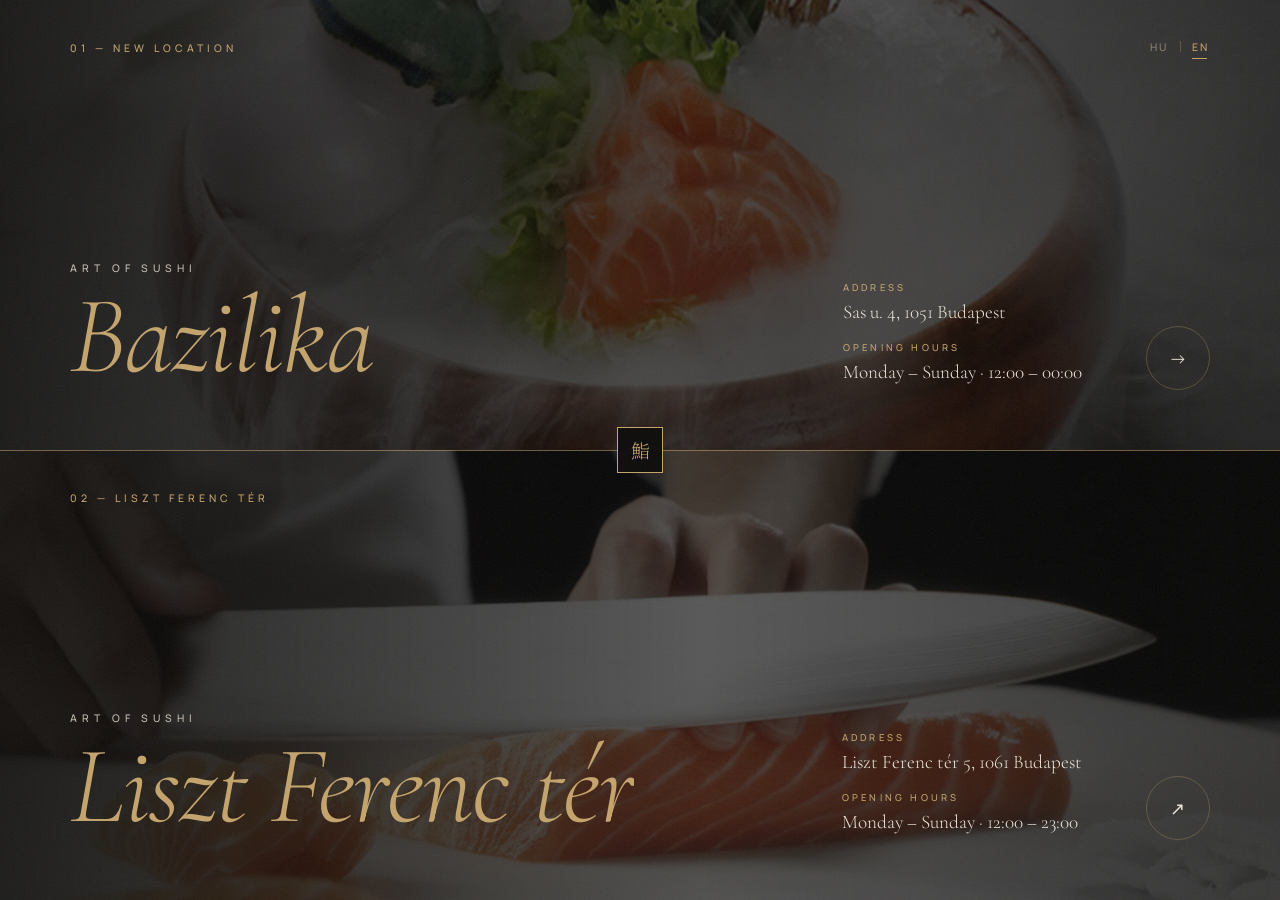
==== index.html @ ef3389b9 "Magyar / angol nyelvváltás (kezdőlap + Bazilika oldal) Co-Authored-By: Claude Opus 5.5 <noreply@anth" ====
<!doctype html>
<html lang="hu">
<head>
  <meta charset="utf-8">
  <meta name="viewport" content="width=device-width, initial-scale=1">
  <title>Art of Sushi · Budapest · Bazilika &amp; Liszt Ferenc tér</title>
  <meta name="description" content="Art of Sushi Budapesten – két üzlet: az új Bazilika üzlet (Sas u. 4, 1051) és a Liszt Ferenc téri üzlet (Liszt Ferenc tér 5, 1061).">
  <link rel="canonical" href="https://artofsushi-bazilika.hu/">
  <meta property="og:title" content="Art of Sushi · Budapest">
  <meta property="og:description" content="Válasszon üzletet: Bazilika (Sas u. 4) vagy Liszt Ferenc tér 5.">
  <meta property="og:type" content="website">
  <meta property="og:url" content="https://artofsushi-bazilika.hu/">
  <meta name="theme-color" content="#0b0a09">
  <link rel="icon" href="images/favicon.svg" type="image/svg+xml">

  <link rel="preconnect" href="https://fonts.googleapis.com">
  <link rel="preconnect" href="https://fonts.gstatic.com" crossorigin>
  <link href="https://fonts.googleapis.com/css2?family=Cormorant+Garamond:ital,wght@0,300;0,400;1,300;1,400&family=Manrope:wght@300;400;500&family=Noto+Serif+JP:wght@300&display=swap" rel="stylesheet">
  <link rel="stylesheet" href="css/entry.css">
  <script>document.documentElement.classList.add('js');</script>
</head>
<body>

  <main class="entry" aria-label="Válasszon üzletet">

    <!-- Új üzlet -->
    <a class="shop shop--new" href="bazilika.html" data-shop="new">
      <span class="shop__media"><img src="images/ART02955.jpg" alt="" fetchpriority="high"></span>
      <span class="shop__shade" aria-hidden="true"></span>
      <span class="shop__inner">
        <span class="shop__index"><span class="m"><span>01 — Új üzlet</span></span></span>
        <span class="shop__name">
          <span class="shop__brand"><span class="m"><span>Art of Sushi</span></span></span>
          <span class="shop__title"><span class="m"><span><em>Bazilika</em></span></span></span>
        </span>
        <span class="shop__info">
          <span class="shop__row"><span class="m"><span><small>Cím</small>Sas u. 4, 1051 Budapest</span></span></span>
          <span class="shop__row"><span class="m"><span><small>Nyitvatartás</small>Hétfő – Vasárnap · 12:00 – 00:00</span></span></span>
        </span>
        <span class="shop__go" aria-hidden="true"><i>→</i></span>
      </span>
    </a>

    <!-- Középső választóvonal -->
    <div class="divider" aria-hidden="true">
      <span class="divider__line"></span>
      <span class="divider__mark jp">鮨</span>
    </div>

    <!-- Régi üzlet -->
    <a class="shop shop--old" href="https://artofsushi.hu/" data-shop="old">
      <span class="shop__media"><img src="images/2-3.jpg" alt=""></span>
      <span class="shop__shade" aria-hidden="true"></span>
      <span class="shop__inner">
        <span class="shop__index"><span class="m"><span>02 — Liszt Ferenc tér</span></span></span>
        <span class="shop__name">
          <span class="shop__brand"><span class="m"><span>Art of Sushi</span></span></span>
          <span class="shop__title"><span class="m"><span><em>Liszt Ferenc tér</em></span></span></span>
        </span>
        <span class="shop__info">
          <span class="shop__row"><span class="m"><span><small>Cím</small>Liszt Ferenc tér 5, 1061 Budapest</span></span></span>
          <span class="shop__row"><span class="m"><span><small>Nyitvatartás</small>Hétfő – Vasárnap · 12:00 – 23:00</span></span></span>
        </span>
        <span class="shop__go" aria-hidden="true"><i>↗</i></span>
      </span>
    </a>

  </main>

  <!-- Nyelvváltó -->
  <div class="entry-lang"><div class="lang" role="group" aria-label="Nyelv / Language"><button type="button" data-lang="hu" aria-pressed="true" lang="hu">HU</button><span aria-hidden="true"></span><button type="button" data-lang="en" aria-pressed="false" lang="en">EN</button></div></div>

  <!-- Átmenet -->
  <div class="curtain" aria-hidden="true"></div>

  <script src="js/i18n.js"></script>
  <script src="js/entry.js"></script>
</body>
</html>
---- css/entry.css ----
/* Art of Sushi — üzletválasztó kezdőlap */
:root{
  --bg:#0b0a09; --text:#ede6d9; --text-2:#c8c0b2; --muted:#8a8274;
  --gold:#c4a46c; --line:rgba(196,164,108,.3);
  --f-display:"Cormorant Garamond","Times New Roman",serif;
  --f-body:"Manrope",system-ui,sans-serif;
  --f-jp:"Noto Serif JP",serif;
  --pad:clamp(22px,5.5vw,96px);
  --ease:cubic-bezier(.19,1,.22,1); --ease-io:cubic-bezier(.77,0,.18,1);
}
*,*::before,*::after{box-sizing:border-box}
html,body{margin:0;height:100%;background:var(--bg);color:var(--text);overflow:hidden}
body{font:300 15px/1.6 var(--f-body);-webkit-font-smoothing:antialiased}
body::after{content:"";position:fixed;inset:0;pointer-events:none;z-index:50;opacity:.07;
  background-image:url("data:image/svg+xml,%3Csvg xmlns='http://www.w3.org/2000/svg' width='160' height='160'%3E%3Cfilter id='n'%3E%3CfeTurbulence type='fractalNoise' baseFrequency='.9' numOctaves='3' stitchTiles='stitch'/%3E%3C/filter%3E%3Crect width='100%25' height='100%25' filter='url(%23n)'/%3E%3C/svg%3E")}
img{display:block}
em{font-style:italic;font-weight:300;color:var(--gold)}
.jp{font-family:var(--f-jp);font-weight:300}
:focus-visible{outline:1px solid var(--gold);outline-offset:-6px}
.m{display:inline-block;overflow:hidden;vertical-align:top;padding-bottom:.08em}
.m>span{display:inline-block}

/* ---------- Váz ---------- */
.entry{position:fixed;inset:0;display:flex;flex-direction:column}
.shop{position:relative;flex:1 1 0;min-height:0;overflow:hidden;text-decoration:none;color:inherit;display:block;
  transition:flex-grow 1.2s var(--ease-io)}
.shop__media{position:absolute;inset:0;overflow:hidden;will-change:clip-path}
.shop__media img{width:100%;height:100%;object-fit:cover;transform:scale(1.06) translate3d(0,var(--py,0px),0);filter:brightness(.5) saturate(.9);
  transition:filter 1.2s var(--ease),transform 1.6s var(--ease)}
.shop__shade{position:absolute;inset:0;pointer-events:none;background:linear-gradient(90deg,rgba(11,10,9,.85) 0%,rgba(11,10,9,.35) 55%,rgba(11,10,9,.6) 100%)}
.shop__inner{position:absolute;inset:0;display:grid;grid-template-columns:1fr auto auto;align-items:end;gap:clamp(24px,5vw,90px);
  padding:0 var(--pad) clamp(26px,6vh,64px)}
.shop__index{position:absolute;top:clamp(22px,4.5vh,44px);left:var(--pad);font:500 10.5px var(--f-body);letter-spacing:.38em;text-transform:uppercase;color:var(--gold)}
.shop__name{display:flex;flex-direction:column}
.shop__brand{font:500 10.5px var(--f-body);letter-spacing:.46em;text-transform:uppercase;color:var(--text-2);margin-bottom:10px}
.shop__title{font:300 clamp(56px,8.6vw,150px)/.92 var(--f-display);letter-spacing:-.015em;white-space:nowrap}
.shop__info{display:flex;flex-direction:column;gap:14px;padding-bottom:10px}
.shop__row{font:300 clamp(17px,1.5vw,22px)/1.3 var(--f-display);color:var(--text)}
.shop__row small{display:block;font:500 9.5px var(--f-body);letter-spacing:.34em;text-transform:uppercase;color:var(--gold);margin-bottom:6px}
.shop__go{width:clamp(56px,5vw,74px);height:clamp(56px,5vw,74px);border-radius:50%;border:1px solid var(--line);display:grid;place-items:center;margin-bottom:6px;position:relative;overflow:hidden;
  transition:border-color .8s var(--ease),transform 1s var(--ease)}
.shop__go::before{content:"";position:absolute;inset:0;border-radius:50%;background:var(--gold);transform:scale(0);transition:transform .8s var(--ease)}
.shop__go i{position:relative;font-style:normal;font-size:18px;color:var(--text);transition:color .6s,transform .8s var(--ease)}

/* ---------- Választóvonal ---------- */
.divider{position:relative;flex:0 0 0;z-index:5;pointer-events:none}
.divider__line{position:absolute;left:0;right:0;top:-.5px;height:1px;background:var(--gold);opacity:.55;transform:scaleX(0);transition:transform 1.3s var(--ease-io) .15s,opacity .6s}
.divider__mark{position:absolute;left:50%;top:0;width:46px;height:46px;margin:-23px 0 0 -23px;display:grid;place-items:center;background:var(--bg);border:1px solid var(--gold);color:var(--gold);font-size:19px;
  opacity:0;transform:scale(.6) rotate(-8deg);transition:opacity 1s var(--ease) .9s,transform 1.2s var(--ease) .9s}

/* ---------- Nyitó animáció ---------- */
.js .shop--new .shop__media{clip-path:inset(100% 0 0 0)}
.js .shop--old .shop__media{clip-path:inset(0 0 100% 0)}
.shop__media{transition:clip-path 1.6s var(--ease-io) .75s}
.js .shop__media img{transform:scale(1.3)}
.js .shop .m>span{transform:translateY(110%);transition:transform 1.5s var(--ease)}
.js .shop__go{opacity:0;transform:scale(.7)}
.js .shop__shade{opacity:0;transition:opacity 1.4s var(--ease) 1s}

.ready .divider__line{transform:scaleX(1)}
.ready .divider__mark{opacity:1;transform:none}
.ready .shop .shop__media{clip-path:inset(0 0 0 0)}
.ready .shop .shop__media img{transform:scale(1.06) translate3d(0,var(--py,0px),0)}
.ready .shop__shade{opacity:1}
.ready .shop .m>span{transform:none}
.ready .shop__go{opacity:1;transform:none;transition:opacity 1s var(--ease) 1.9s,transform 1.2s var(--ease) 1.9s,border-color .8s var(--ease)}
.ready .shop--new .m>span{transition-delay:1.35s}
.ready .shop--new .shop__title .m>span{transition-delay:1.45s}
.ready .shop--new .shop__row:nth-child(1) .m>span{transition-delay:1.6s}
.ready .shop--new .shop__row:nth-child(2) .m>span{transition-delay:1.68s}
.ready .shop--old .m>span{transition-delay:1.5s}
.ready .shop--old .shop__title .m>span{transition-delay:1.6s}
.ready .shop--old .shop__row:nth-child(1) .m>span{transition-delay:1.75s}
.ready .shop--old .shop__row:nth-child(2) .m>span{transition-delay:1.83s}
/* a nyitás után a hover-átmenetek ne várjanak */
.settled .shop .m>span{transition-delay:0s!important}
.settled .shop__go{transition:border-color .8s var(--ease),transform 1s var(--ease)}

/* ---------- Hover (egér) ---------- */
@media (hover:hover) and (pointer:fine){
  .settled .shop:hover{flex-grow:1.32}
  .settled .entry:hover .shop:not(:hover) .shop__media img{filter:brightness(.28) saturate(.6)}
  .settled .shop:hover .shop__media img{filter:brightness(.72) saturate(1);transform:scale(1.02) translate3d(0,var(--py,0px),0)}
  .settled .shop:hover .shop__go{border-color:var(--gold);transform:scale(1.08)}
  .settled .shop:hover .shop__go::before{transform:scale(1)}
  .settled .shop:hover .shop__go i{color:var(--bg);transform:translateX(3px)}
  .settled .shop--old:hover .shop__go i{transform:translate(2px,-2px)}
}
.settled .shop:focus-visible .shop__go::before{transform:scale(1)}
.settled .shop:focus-visible .shop__go i{color:var(--bg)}

/* ---------- Kilépés ---------- */
.leaving .shop{transition:flex-grow 1.15s cubic-bezier(.55,0,.15,1)}
.leaving .shop.is-chosen{flex-grow:6}
.leaving .shop:not(.is-chosen){flex-grow:.0001}
.leaving .shop .m>span{transform:translateY(-110%);transition:transform .9s var(--ease-io)!important;transition-delay:0s!important}
.leaving .shop__go,.leaving .divider__mark{opacity:0;transition:opacity .5s!important}
.leaving .divider__line{opacity:0}
.leaving .shop.is-chosen .shop__media img{transform:scale(1.12);filter:brightness(.45)}
.curtain{position:fixed;inset:0;z-index:40;background:var(--bg);opacity:0;pointer-events:none;transition:opacity .55s var(--ease) .75s}
.leaving .curtain{opacity:1;pointer-events:auto}

/* ---------- Nyelvváltó ---------- */
.lang{display:inline-flex;align-items:center;gap:11px;font:500 10.5px/1 var(--f-body);letter-spacing:.24em}
.lang button{position:relative;background:none;border:0;margin:0;padding:7px 0;color:var(--muted);font:inherit;letter-spacing:inherit;cursor:pointer;transition:color .5s var(--ease)}
.lang button:hover{color:var(--text)}
.lang button[aria-pressed="true"]{color:var(--gold);cursor:default}
.lang button::after{content:"";position:absolute;left:0;right:.24em;bottom:0;height:1px;background:var(--gold);transform:scaleX(0);transform-origin:left;transition:transform .7s var(--ease)}
.lang button[aria-pressed="true"]::after{transform:none}
.lang span{width:1px;height:11px;background:var(--line)}
.entry-lang{position:fixed;z-index:30;top:calc(clamp(22px,4.5vh,44px) - 7px);right:var(--pad);opacity:0;transition:opacity 1.2s var(--ease) 2s}
.ready .entry-lang{opacity:1}
.settled .entry-lang{transition-delay:0s}
.leaving .entry-lang{opacity:0;transition:opacity .4s}
.lang-fade .shop__inner{transition:opacity .34s var(--ease)}
.lang-out .shop__inner{opacity:0}

/* ---------- Mobil ---------- */
@media (max-width:760px){
  .shop__inner{grid-template-columns:1fr auto;grid-template-rows:auto auto;align-content:end;row-gap:18px;padding-bottom:clamp(22px,4vh,40px)}
  .shop__name{grid-column:1 / -1;grid-row:1}
  .shop__go{grid-column:2;grid-row:2;align-self:end;width:44px;height:44px;margin:0}
  .shop__go i{font-size:15px}
  .shop__info{grid-column:1;grid-row:2;gap:10px;padding-bottom:0}
  .shop__title{font-size:clamp(42px,12.6vw,84px)}
  .shop__row{font-size:16px}
  .shop__brand{margin-bottom:6px;font-size:9.5px}
  .shop__index{font-size:9.5px;letter-spacing:.3em}
  .shop__media img{object-position:center}
}

/* ---------- Csökkentett mozgás ---------- */
@media (prefers-reduced-motion:reduce){
  *,*::before,*::after{transition-duration:.01ms!important;transition-delay:0s!important;animation:none!important}
}
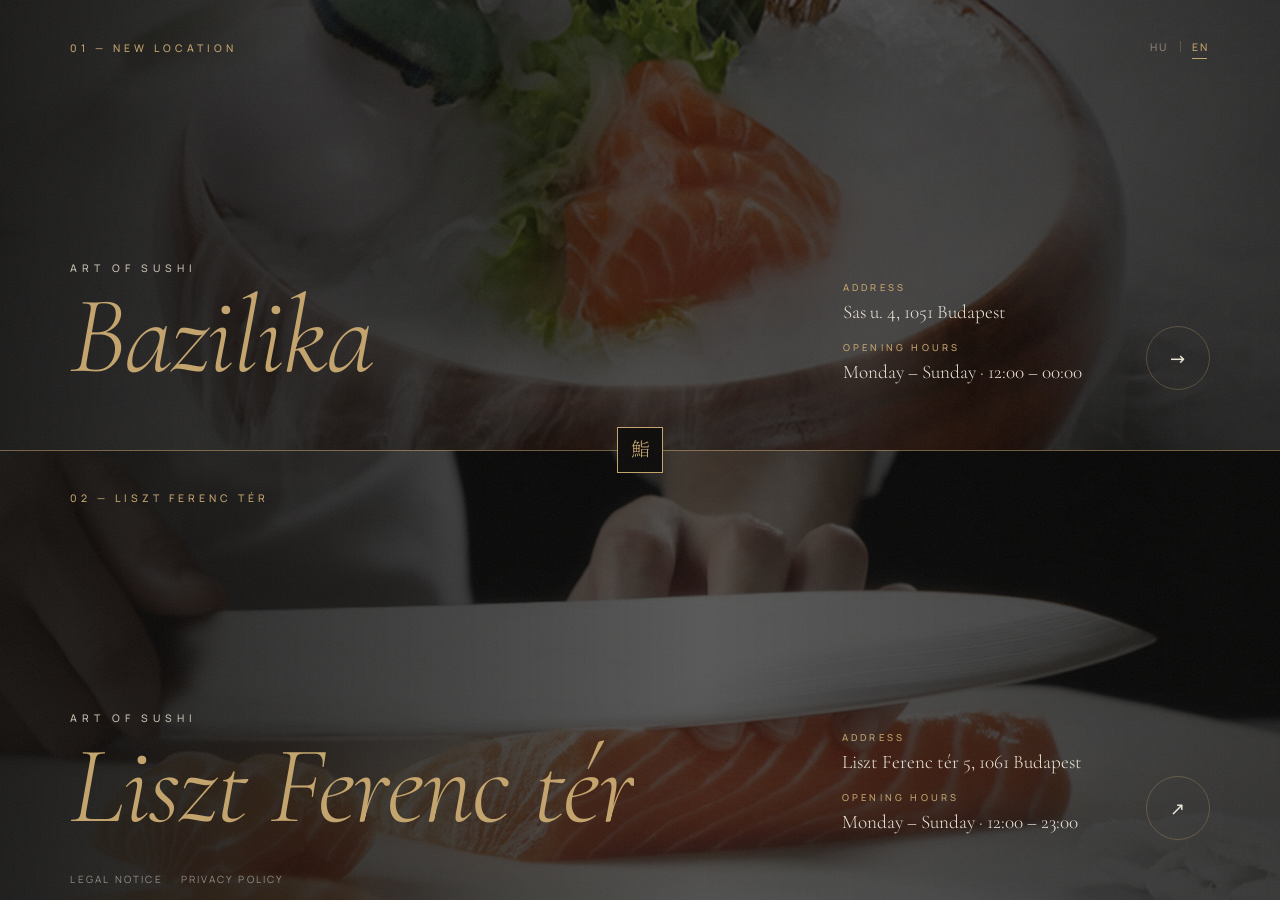
==== commit 3ad34f3b: "GDPR és jogi oldalak: saját betűtípusok, impresszum, adatkezelési tájékoztató, térkép kattintásra - " ====
--- a/index.html
+++ b/index.html
@@ -5,17 +5,16 @@
   <meta name="viewport" content="width=device-width, initial-scale=1">
   <title>Art of Sushi · Budapest · Bazilika &amp; Liszt Ferenc tér</title>
   <meta name="description" content="Art of Sushi Budapesten – két üzlet: az új Bazilika üzlet (Sas u. 4, 1051) és a Liszt Ferenc téri üzlet (Liszt Ferenc tér 5, 1061).">
-  <link rel="canonical" href="https://artofsushi-bazilika.hu/">
+  <link rel="canonical" href="https://artofsushibp.hu/">
   <meta property="og:title" content="Art of Sushi · Budapest">
   <meta property="og:description" content="Válasszon üzletet: Bazilika (Sas u. 4) vagy Liszt Ferenc tér 5.">
   <meta property="og:type" content="website">
-  <meta property="og:url" content="https://artofsushi-bazilika.hu/">
+  <meta property="og:url" content="https://artofsushibp.hu/">
+  <meta property="og:image" content="https://artofsushibp.hu/images/ART02955.jpg">
   <meta name="theme-color" content="#0b0a09">
   <link rel="icon" href="images/favicon.svg" type="image/svg+xml">
 
-  <link rel="preconnect" href="https://fonts.googleapis.com">
-  <link rel="preconnect" href="https://fonts.gstatic.com" crossorigin>
-  <link href="https://fonts.googleapis.com/css2?family=Cormorant+Garamond:ital,wght@0,300;0,400;1,300;1,400&family=Manrope:wght@300;400;500&family=Noto+Serif+JP:wght@300&display=swap" rel="stylesheet">
+  <link rel="stylesheet" href="fonts/fonts.css">
   <link rel="stylesheet" href="css/entry.css">
   <script>document.documentElement.classList.add('js');</script>
 </head>
@@ -70,6 +69,9 @@
   <!-- Nyelvváltó -->
   <div class="entry-lang"><div class="lang" role="group" aria-label="Nyelv / Language"><button type="button" data-lang="hu" aria-pressed="true" lang="hu">HU</button><span aria-hidden="true"></span><button type="button" data-lang="en" aria-pressed="false" lang="en">EN</button></div></div>
 
+  <!-- Jogi linkek -->
+  <nav class="entry-legal" aria-label="Jogi információk"><a href="impresszum.html">Impresszum</a><a href="adatkezeles.html">Adatkezelési tájékoztató</a></nav>
+
   <!-- Átmenet -->
   <div class="curtain" aria-hidden="true"></div>
 
--- a/fonts/fonts.css
+++ b/fonts/fonts.css
@@ -0,0 +1,181 @@
+/* Saját tárhelyen lévő betűtípusok (GDPR: nincs kérés a Google felé). Forrás: Google Fonts, SIL Open Font License. */
+/* latin-ext */
+@font-face {
+  font-family: 'Cormorant Garamond';
+  font-style: italic;
+  font-weight: 300;
+  font-display: swap;
+  src: url(CormorantGaramond-300i-latin-ext.woff2) format('woff2');
+  unicode-range: U+0100-02BA, U+02BD-02C5, U+02C7-02CC, U+02CE-02D7, U+02DD-02FF, U+0304, U+0308, U+0329, U+1D00-1DBF, U+1E00-1E9F, U+1EF2-1EFF, U+2020, U+20A0-20AB, U+20AD-20C4, U+2113, U+2C60-2C7F, U+A720-A7FF;
+}
+/* latin */
+@font-face {
+  font-family: 'Cormorant Garamond';
+  font-style: italic;
+  font-weight: 300;
+  font-display: swap;
+  src: url(CormorantGaramond-300i-latin.woff2) format('woff2');
+  unicode-range: U+0000-00FF, U+0131, U+0152-0153, U+02BB-02BC, U+02C6, U+02DA, U+02DC, U+0304, U+0308, U+0329, U+2000-206F, U+20AC, U+2122, U+2191, U+2193, U+2212, U+2215, U+FEFF, U+FFFD;
+}
+/* latin-ext */
+@font-face {
+  font-family: 'Cormorant Garamond';
+  font-style: italic;
+  font-weight: 400;
+  font-display: swap;
+  src: url(CormorantGaramond-400i-latin-ext.woff2) format('woff2');
+  unicode-range: U+0100-02BA, U+02BD-02C5, U+02C7-02CC, U+02CE-02D7, U+02DD-02FF, U+0304, U+0308, U+0329, U+1D00-1DBF, U+1E00-1E9F, U+1EF2-1EFF, U+2020, U+20A0-20AB, U+20AD-20C4, U+2113, U+2C60-2C7F, U+A720-A7FF;
+}
+/* latin */
+@font-face {
+  font-family: 'Cormorant Garamond';
+  font-style: italic;
+  font-weight: 400;
+  font-display: swap;
+  src: url(CormorantGaramond-400i-latin.woff2) format('woff2');
+  unicode-range: U+0000-00FF, U+0131, U+0152-0153, U+02BB-02BC, U+02C6, U+02DA, U+02DC, U+0304, U+0308, U+0329, U+2000-206F, U+20AC, U+2122, U+2191, U+2193, U+2212, U+2215, U+FEFF, U+FFFD;
+}
+/* latin-ext */
+@font-face {
+  font-family: 'Cormorant Garamond';
+  font-style: normal;
+  font-weight: 300;
+  font-display: swap;
+  src: url(CormorantGaramond-300-latin-ext.woff2) format('woff2');
+  unicode-range: U+0100-02BA, U+02BD-02C5, U+02C7-02CC, U+02CE-02D7, U+02DD-02FF, U+0304, U+0308, U+0329, U+1D00-1DBF, U+1E00-1E9F, U+1EF2-1EFF, U+2020, U+20A0-20AB, U+20AD-20C4, U+2113, U+2C60-2C7F, U+A720-A7FF;
+}
+/* latin */
+@font-face {
+  font-family: 'Cormorant Garamond';
+  font-style: normal;
+  font-weight: 300;
+  font-display: swap;
+  src: url(CormorantGaramond-300-latin.woff2) format('woff2');
+  unicode-range: U+0000-00FF, U+0131, U+0152-0153, U+02BB-02BC, U+02C6, U+02DA, U+02DC, U+0304, U+0308, U+0329, U+2000-206F, U+20AC, U+2122, U+2191, U+2193, U+2212, U+2215, U+FEFF, U+FFFD;
+}
+/* latin-ext */
+@font-face {
+  font-family: 'Cormorant Garamond';
+  font-style: normal;
+  font-weight: 400;
+  font-display: swap;
+  src: url(CormorantGaramond-400-latin-ext.woff2) format('woff2');
+  unicode-range: U+0100-02BA, U+02BD-02C5, U+02C7-02CC, U+02CE-02D7, U+02DD-02FF, U+0304, U+0308, U+0329, U+1D00-1DBF, U+1E00-1E9F, U+1EF2-1EFF, U+2020, U+20A0-20AB, U+20AD-20C4, U+2113, U+2C60-2C7F, U+A720-A7FF;
+}
+/* latin */
+@font-face {
+  font-family: 'Cormorant Garamond';
+  font-style: normal;
+  font-weight: 400;
+  font-display: swap;
+  src: url(CormorantGaramond-400-latin.woff2) format('woff2');
+  unicode-range: U+0000-00FF, U+0131, U+0152-0153, U+02BB-02BC, U+02C6, U+02DA, U+02DC, U+0304, U+0308, U+0329, U+2000-206F, U+20AC, U+2122, U+2191, U+2193, U+2212, U+2215, U+FEFF, U+FFFD;
+}
+/* latin-ext */
+@font-face {
+  font-family: 'Cormorant Garamond';
+  font-style: normal;
+  font-weight: 500;
+  font-display: swap;
+  src: url(CormorantGaramond-500-latin-ext.woff2) format('woff2');
+  unicode-range: U+0100-02BA, U+02BD-02C5, U+02C7-02CC, U+02CE-02D7, U+02DD-02FF, U+0304, U+0308, U+0329, U+1D00-1DBF, U+1E00-1E9F, U+1EF2-1EFF, U+2020, U+20A0-20AB, U+20AD-20C4, U+2113, U+2C60-2C7F, U+A720-A7FF;
+}
+/* latin */
+@font-face {
+  font-family: 'Cormorant Garamond';
+  font-style: normal;
+  font-weight: 500;
+  font-display: swap;
+  src: url(CormorantGaramond-500-latin.woff2) format('woff2');
+  unicode-range: U+0000-00FF, U+0131, U+0152-0153, U+02BB-02BC, U+02C6, U+02DA, U+02DC, U+0304, U+0308, U+0329, U+2000-206F, U+20AC, U+2122, U+2191, U+2193, U+2212, U+2215, U+FEFF, U+FFFD;
+}
+/* latin-ext */
+@font-face {
+  font-family: 'Manrope';
+  font-style: normal;
+  font-weight: 300;
+  font-display: swap;
+  src: url(Manrope-300-latin-ext.woff2) format('woff2');
+  unicode-range: U+0100-02BA, U+02BD-02C5, U+02C7-02CC, U+02CE-02D7, U+02DD-02FF, U+0304, U+0308, U+0329, U+1D00-1DBF, U+1E00-1E9F, U+1EF2-1EFF, U+2020, U+20A0-20AB, U+20AD-20C4, U+2113, U+2C60-2C7F, U+A720-A7FF;
+}
+/* latin */
+@font-face {
+  font-family: 'Manrope';
+  font-style: normal;
+  font-weight: 300;
+  font-display: swap;
+  src: url(Manrope-300-latin.woff2) format('woff2');
+  unicode-range: U+0000-00FF, U+0131, U+0152-0153, U+02BB-02BC, U+02C6, U+02DA, U+02DC, U+0304, U+0308, U+0329, U+2000-206F, U+20AC, U+2122, U+2191, U+2193, U+2212, U+2215, U+FEFF, U+FFFD;
+}
+/* latin-ext */
+@font-face {
+  font-family: 'Manrope';
+  font-style: normal;
+  font-weight: 400;
+  font-display: swap;
+  src: url(Manrope-400-latin-ext.woff2) format('woff2');
+  unicode-range: U+0100-02BA, U+02BD-02C5, U+02C7-02CC, U+02CE-02D7, U+02DD-02FF, U+0304, U+0308, U+0329, U+1D00-1DBF, U+1E00-1E9F, U+1EF2-1EFF, U+2020, U+20A0-20AB, U+20AD-20C4, U+2113, U+2C60-2C7F, U+A720-A7FF;
+}
+/* latin */
+@font-face {
+  font-family: 'Manrope';
+  font-style: normal;
+  font-weight: 400;
+  font-display: swap;
+  src: url(Manrope-400-latin.woff2) format('woff2');
+  unicode-range: U+0000-00FF, U+0131, U+0152-0153, U+02BB-02BC, U+02C6, U+02DA, U+02DC, U+0304, U+0308, U+0329, U+2000-206F, U+20AC, U+2122, U+2191, U+2193, U+2212, U+2215, U+FEFF, U+FFFD;
+}
+/* latin-ext */
+@font-face {
+  font-family: 'Manrope';
+  font-style: normal;
+  font-weight: 500;
+  font-display: swap;
+  src: url(Manrope-500-latin-ext.woff2) format('woff2');
+  unicode-range: U+0100-02BA, U+02BD-02C5, U+02C7-02CC, U+02CE-02D7, U+02DD-02FF, U+0304, U+0308, U+0329, U+1D00-1DBF, U+1E00-1E9F, U+1EF2-1EFF, U+2020, U+20A0-20AB, U+20AD-20C4, U+2113, U+2C60-2C7F, U+A720-A7FF;
+}
+/* latin */
+@font-face {
+  font-family: 'Manrope';
+  font-style: normal;
+  font-weight: 500;
+  font-display: swap;
+  src: url(Manrope-500-latin.woff2) format('woff2');
+  unicode-range: U+0000-00FF, U+0131, U+0152-0153, U+02BB-02BC, U+02C6, U+02DA, U+02DC, U+0304, U+0308, U+0329, U+2000-206F, U+20AC, U+2122, U+2191, U+2193, U+2212, U+2215, U+FEFF, U+FFFD;
+}
+/* latin-ext */
+@font-face {
+  font-family: 'Manrope';
+  font-style: normal;
+  font-weight: 600;
+  font-display: swap;
+  src: url(Manrope-600-latin-ext.woff2) format('woff2');
+  unicode-range: U+0100-02BA, U+02BD-02C5, U+02C7-02CC, U+02CE-02D7, U+02DD-02FF, U+0304, U+0308, U+0329, U+1D00-1DBF, U+1E00-1E9F, U+1EF2-1EFF, U+2020, U+20A0-20AB, U+20AD-20C4, U+2113, U+2C60-2C7F, U+A720-A7FF;
+}
+/* latin */
+@font-face {
+  font-family: 'Manrope';
+  font-style: normal;
+  font-weight: 600;
+  font-display: swap;
+  src: url(Manrope-600-latin.woff2) format('woff2');
+  unicode-range: U+0000-00FF, U+0131, U+0152-0153, U+02BB-02BC, U+02C6, U+02DA, U+02DC, U+0304, U+0308, U+0329, U+2000-206F, U+20AC, U+2122, U+2191, U+2193, U+2212, U+2215, U+FEFF, U+FFFD;
+}
+/* csak az oldalon használt japán írásjegyek */
+@font-face {
+  font-family: 'Noto Serif JP';
+  font-style: normal;
+  font-weight: 300;
+  font-display: swap;
+  src: url(NotoSerifJP-300-subset.woff2) format('woff2');
+  unicode-range: U+306e, U+3081, U+523a, U+524d, U+53f8, U+5bff, U+5dfb, U+7092, U+7269, U+82b8, U+83dc, U+8853, U+8eab, U+98ef, U+9ba8, U+9c3b, U+9f8d;
+}
+/* csak az oldalon használt japán írásjegyek */
+@font-face {
+  font-family: 'Noto Serif JP';
+  font-style: normal;
+  font-weight: 500;
+  font-display: swap;
+  src: url(NotoSerifJP-500-subset.woff2) format('woff2');
+  unicode-range: U+306e, U+3081, U+523a, U+524d, U+53f8, U+5bff, U+5dfb, U+7092, U+7269, U+82b8, U+83dc, U+8853, U+8eab, U+98ef, U+9ba8, U+9c3b, U+9f8d;
+}
--- a/css/entry.css
+++ b/css/entry.css
@@ -112,6 +112,11 @@
 .ready .entry-lang{opacity:1}
 .settled .entry-lang{transition-delay:0s}
 .leaving .entry-lang{opacity:0;transition:opacity .4s}
+.entry-legal{position:fixed;z-index:30;left:var(--pad);bottom:calc(14px + env(safe-area-inset-bottom,0px));display:flex;gap:18px;font:400 10px var(--f-body);letter-spacing:.22em;text-transform:uppercase;opacity:0;transition:opacity 1.2s var(--ease) 2s}
+.entry-legal a{color:rgba(237,230,217,.55);text-decoration:none}
+.entry-legal a:hover,.entry-legal a:focus-visible{color:var(--gold)}
+.ready .entry-legal{opacity:1}
+.leaving .entry-legal{opacity:0;transition:opacity .4s}
 .lang-fade .shop__inner{transition:opacity .34s var(--ease)}
 .lang-out .shop__inner{opacity:0}
 
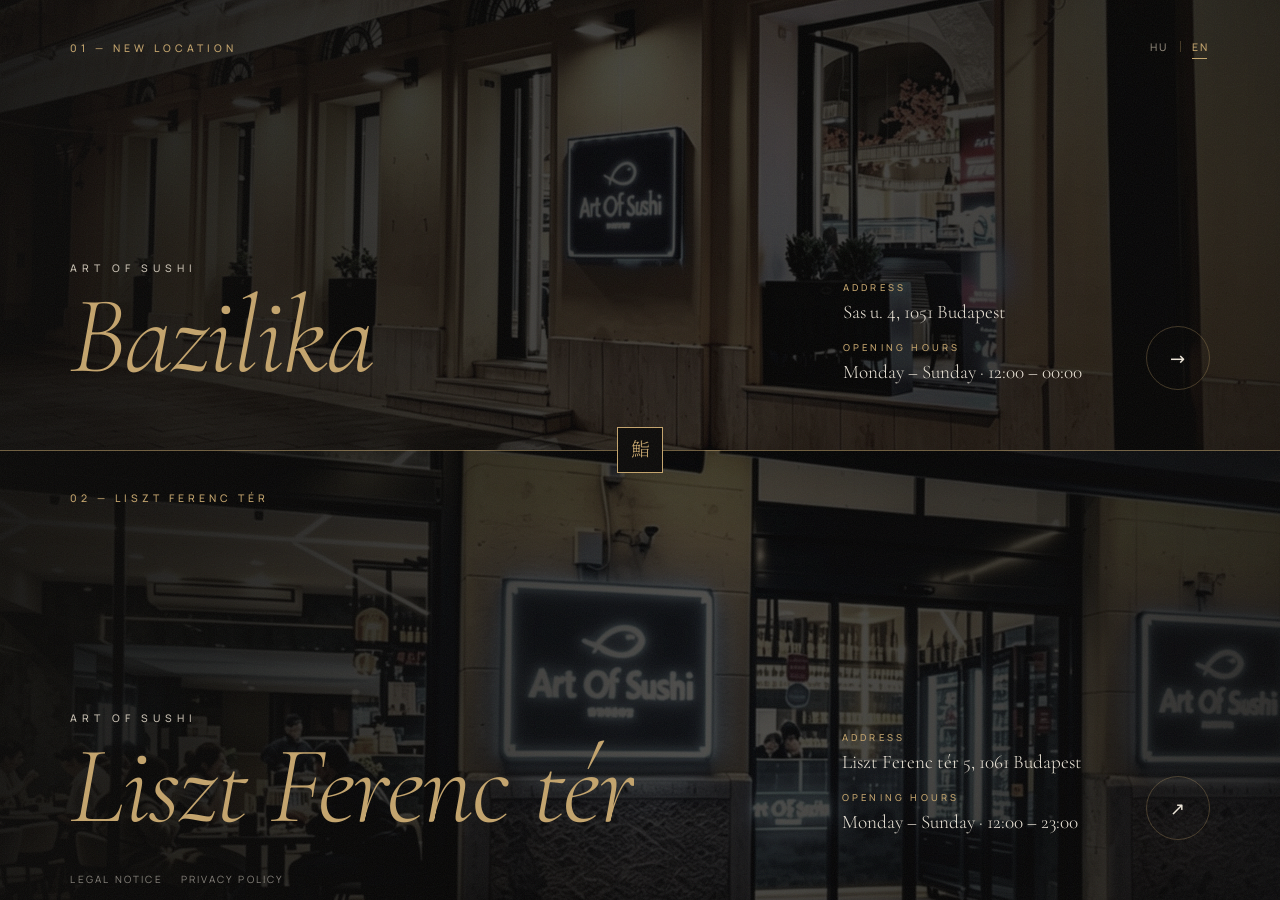
==== commit 0091103d: "Entry page: use graded shop facades as backgrounds Co-Authored-By: Claude Opus 5.5 <noreply@anthropi" ====
--- a/index.html
+++ b/index.html
@@ -24,7 +24,7 @@
 
     <!-- Új üzlet -->
     <a class="shop shop--new" href="bazilika.html" data-shop="new">
-      <span class="shop__media"><img src="images/ART02955.jpg" alt="" fetchpriority="high"></span>
+      <span class="shop__media"><img src="images/facade-bazilika.jpg" alt="" fetchpriority="high" width="2400" height="927"></span>
       <span class="shop__shade" aria-hidden="true"></span>
       <span class="shop__inner">
         <span class="shop__index"><span class="m"><span>01 — Új üzlet</span></span></span>
@@ -34,7 +34,7 @@
         </span>
         <span class="shop__info">
           <span class="shop__row"><span class="m"><span><small>Cím</small>Sas u. 4, 1051 Budapest</span></span></span>
-          <span class="shop__row"><span class="m"><span><small>Nyitvatartás</small>Hétfő – Vasárnap · 12:00 – 00:00</span></span></span>
+          <span class="shop__row"><span class="m"><span><small>Nyitvatartás</small><span data-cms="calc.line">Hétfő – Vasárnap · 12:00 – 00:00</span></span></span></span>
         </span>
         <span class="shop__go" aria-hidden="true"><i>→</i></span>
       </span>
@@ -48,7 +48,7 @@
 
     <!-- Régi üzlet -->
     <a class="shop shop--old" href="https://artofsushi.hu/" data-shop="old">
-      <span class="shop__media"><img src="images/2-3.jpg" alt=""></span>
+      <span class="shop__media"><img src="images/facade-liszt.jpg" alt="" width="2400" height="1025"></span>
       <span class="shop__shade" aria-hidden="true"></span>
       <span class="shop__inner">
         <span class="shop__index"><span class="m"><span>02 — Liszt Ferenc tér</span></span></span>
@@ -75,6 +75,7 @@
   <!-- Átmenet -->
   <div class="curtain" aria-hidden="true"></div>
 
+  <script src="js/content-i18n.js"></script>
   <script src="js/i18n.js"></script>
   <script src="js/entry.js"></script>
 </body>
--- a/css/entry.css
+++ b/css/entry.css
@@ -132,6 +132,8 @@
   .shop__brand{margin-bottom:6px;font-size:9.5px}
   .shop__index{font-size:9.5px;letter-spacing:.3em}
   .shop__media img{object-position:center}
+  .shop--new .shop__media img{object-position:26% 50%}
+  .shop--old .shop__media img{object-position:12% 50%}
 }
 
 /* ---------- Csökkentett mozgás ---------- */
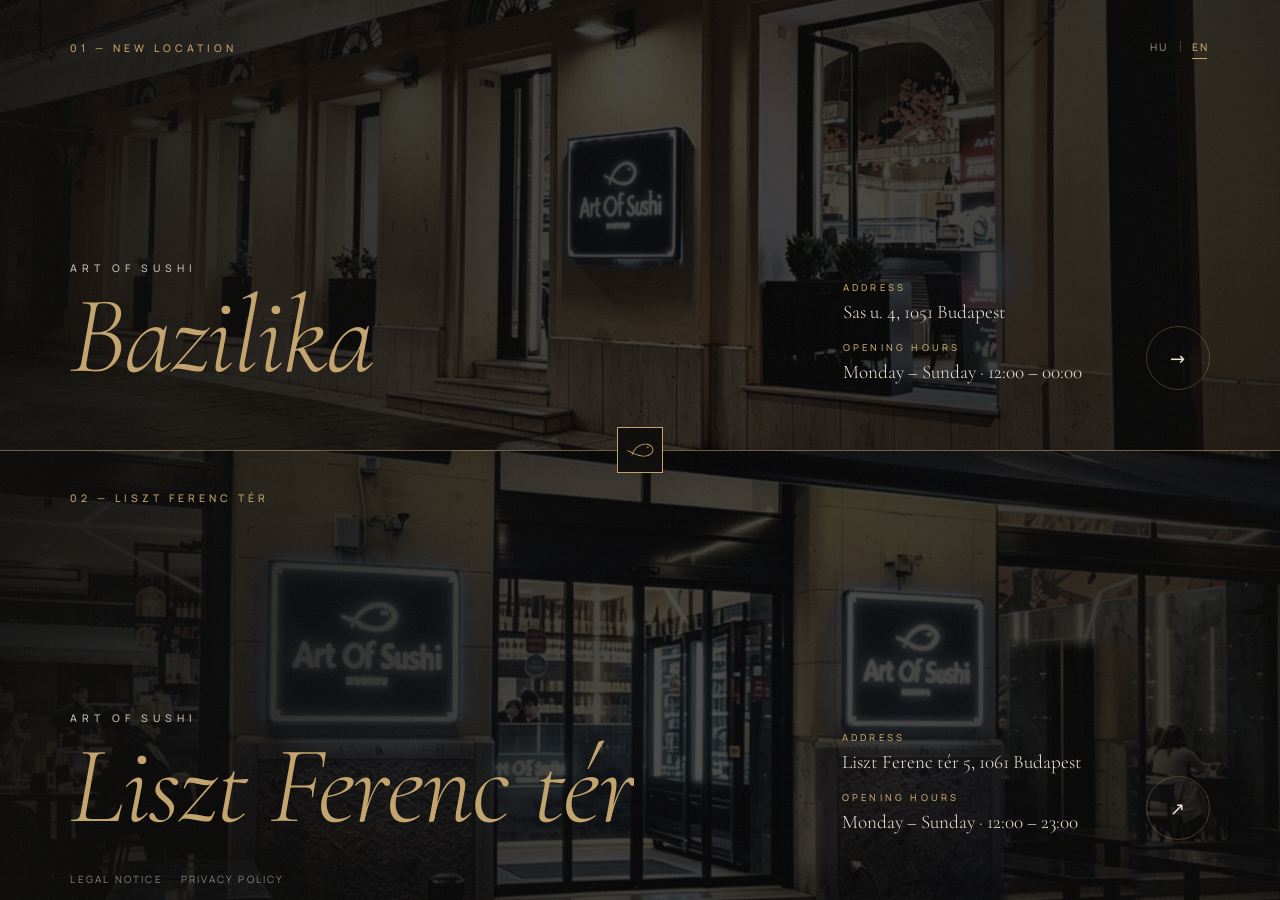
==== commit 630de347: "Real logo everywhere, painted-logo hero, bilingual booking sheet - Replace placeholder marks with th" ====
--- a/index.html
+++ b/index.html
@@ -43,7 +43,7 @@
     <!-- Középső választóvonal -->
     <div class="divider" aria-hidden="true">
       <span class="divider__line"></span>
-      <span class="divider__mark jp">鮨</span>
+      <span class="divider__mark"><svg class="fishmark" viewBox="276 62 304 154" aria-hidden="true" focusable="false"><path fill="currentColor" d="M 338.726562 206.339844 C 340.070312 203.355469 341.234375 200.652344 342.347656 198.0625 C 343.597656 195.5 344.71875 193.035156 345.769531 190.496094 C 346.984375 188 348.09375 185.425781 349.222656 182.621094 C 349.859375 181.242188 350.492188 179.800781 351.128906 178.28125 C 351.773438 176.765625 352.359375 175.144531 353.152344 173.5 C 353.558594 172.597656 354.0625 171.472656 354.65625 170.152344 C 355.246094 168.828125 355.898438 167.300781 356.78125 165.683594 C 357.625 164.050781 358.550781 162.257812 359.539062 160.335938 L 359.632812 160.15625 C 359.695312 160.023438 359.851562 159.769531 359.960938 159.582031 L 360.6875 158.355469 C 361.167969 157.53125 361.65625 156.703125 362.148438 155.867188 C 363.128906 154.199219 364.097656 152.484375 365.242188 150.851562 C 366.34375 149.1875 367.464844 147.503906 368.597656 145.796875 C 369.820312 144.15625 371.058594 142.492188 372.308594 140.808594 C 382.4375 127.433594 395.820312 114.582031 411.476562 104.066406 C 427.105469 93.550781 445.085938 85.460938 463.503906 81.546875 C 472.699219 79.601562 481.976562 78.601562 490.964844 78.914062 C 492.085938 78.957031 493.207031 79 494.320312 79.042969 C 495.433594 79.09375 496.535156 79.238281 497.640625 79.328125 C 498.738281 79.449219 499.84375 79.5 500.925781 79.671875 C 502.011719 79.835938 503.089844 80 504.167969 80.160156 C 508.457031 80.808594 512.5625 81.84375 516.53125 83.125 C 532.382812 88.320312 545.203125 97.824219 552.824219 107.941406 C 556.675781 112.992188 559.238281 118.164062 560.789062 122.894531 C 561.546875 125.269531 562.035156 127.535156 562.386719 129.636719 C 562.660156 131.746094 562.839844 133.699219 562.828125 135.460938 C 562.84375 138.988281 562.472656 141.738281 562.121094 143.589844 C 561.976562 144.523438 561.765625 145.21875 561.675781 145.695312 C 561.570312 146.171875 561.511719 146.417969 561.511719 146.417969 C 561.511719 146.417969 561.457031 146.660156 561.320312 147.128906 C 561.179688 147.597656 561 148.300781 560.714844 149.207031 C 560.125 151.011719 559.175781 153.65625 557.539062 156.882812 C 555.890625 160.097656 553.59375 163.925781 550.296875 167.90625 C 548.679688 169.917969 546.800781 171.953125 544.703125 173.996094 C 542.605469 176.042969 540.273438 178.085938 537.691406 180.050781 C 532.539062 183.996094 526.441406 187.726562 519.511719 190.738281 C 516.03125 192.234375 512.429688 193.582031 508.507812 194.621094 C 507.542969 194.898438 506.566406 195.179688 505.585938 195.460938 C 504.589844 195.691406 503.585938 195.925781 502.582031 196.15625 C 501.570312 196.378906 500.566406 196.652344 499.535156 196.84375 C 498.503906 197.027344 497.46875 197.210938 496.425781 197.398438 C 488.078125 198.855469 479.199219 199.5 470.0625 199.320312 C 460.925781 199.121094 451.542969 198.148438 442.125 196.554688 C 432.703125 194.972656 423.253906 192.757812 413.921875 190.0625 C 404.558594 187.441406 395.339844 184.328125 386.332031 181.019531 C 377.324219 177.714844 368.546875 174.144531 360.097656 170.441406 C 357.976562 169.53125 355.882812 168.609375 353.816406 167.660156 C 351.746094 166.71875 349.683594 165.808594 347.65625 164.859375 C 345.632812 163.910156 343.625 162.972656 341.636719 162.042969 C 339.785156 161.152344 337.953125 160.273438 336.140625 159.402344 C 327.210938 155.105469 319.957031 151.402344 316.320312 149.582031 C 302.910156 142.789062 294.574219 140.277344 281.964844 137.167969 C 291.640625 145.820312 298.414062 151.34375 311.851562 158.324219 C 315.5 160.195312 322.804688 163.945312 331.835938 168.304688 C 333.671875 169.183594 335.527344 170.074219 337.402344 170.976562 C 339.417969 171.921875 341.453125 172.875 343.507812 173.835938 C 345.5625 174.796875 347.660156 175.722656 349.757812 176.679688 C 351.859375 177.640625 353.988281 178.582031 356.144531 179.507812 C 364.738281 183.273438 373.699219 186.917969 382.914062 190.300781 C 392.128906 193.679688 401.585938 196.875 411.214844 199.570312 C 420.828125 202.34375 430.640625 204.640625 440.472656 206.296875 C 450.308594 207.957031 460.175781 208.984375 469.871094 209.1875 C 479.566406 209.375 489.085938 208.691406 498.117188 207.113281 C 499.246094 206.910156 500.367188 206.707031 501.484375 206.507812 C 502.597656 206.296875 503.695312 206.007812 504.789062 205.761719 C 505.886719 205.507812 506.972656 205.253906 508.054688 205.003906 C 509.125 204.695312 510.1875 204.390625 511.246094 204.089844 C 515.476562 202.964844 519.597656 201.429688 523.4375 199.769531 C 531.144531 196.414062 537.917969 192.273438 543.683594 187.855469 C 546.570312 185.652344 549.191406 183.355469 551.5625 181.042969 C 553.929688 178.738281 556.058594 176.425781 557.914062 174.125 C 561.671875 169.566406 564.363281 165.117188 566.300781 161.328125 C 568.226562 157.527344 569.367188 154.355469 570.074219 152.183594 C 570.417969 151.089844 570.632812 150.238281 570.800781 149.675781 C 570.964844 149.109375 571.035156 148.8125 571.035156 148.8125 C 571.035156 148.8125 571.101562 148.515625 571.234375 147.9375 C 571.347656 147.355469 571.59375 146.511719 571.773438 145.371094 C 572.203125 143.113281 572.671875 139.734375 572.652344 135.375 C 572.664062 133.199219 572.453125 130.789062 572.101562 128.171875 C 571.679688 125.570312 571.070312 122.777344 570.144531 119.875 C 568.261719 114.09375 565.15625 107.890625 560.65625 101.984375 C 551.710938 90.148438 537.316406 79.585938 519.59375 73.753906 C 501.746094 67.992188 481.222656 67.589844 461.441406 71.886719 C 441.621094 76.101562 422.535156 84.714844 405.972656 95.847656 C 389.386719 106.988281 375.210938 120.605469 364.449219 134.8125 C 363.121094 136.601562 361.789062 138.355469 360.511719 140.117188 C 359.304688 141.929688 358.113281 143.722656 356.941406 145.488281 C 355.726562 147.230469 354.695312 149.050781 353.648438 150.832031 C 353.125 151.71875 352.609375 152.601562 352.09375 153.476562 C 351.835938 153.914062 351.582031 154.351562 351.324219 154.785156 C 351.210938 154.984375 351.042969 155.257812 350.976562 155.398438 L 350.878906 155.59375 C 349.824219 157.640625 348.84375 159.554688 347.945312 161.296875 C 347.015625 163.027344 346.320312 164.660156 345.699219 166.074219 C 345.074219 167.488281 344.542969 168.695312 344.117188 169.660156 C 343.292969 171.425781 342.726562 173.183594 342.15625 174.847656 C 341.589844 176.511719 341.082031 178.109375 340.617188 179.648438 C 339.839844 182.785156 339.285156 185.71875 338.828125 188.566406 C 338.535156 191.464844 338.371094 194.292969 338.28125 197.1875 C 338.328125 200.113281 338.519531 203.125 338.726562 206.339844 "/><path fill="currentColor" stroke-width="2.997" stroke-linecap="butt" stroke-linejoin="miter" stroke="currentColor" stroke-miterlimit="10" d="M 0.00126983 0.00166563 C -0.280181 -6.037791 -10.017583 -8.508301 -13.234718 -3.387467 C -16.451853 1.729458 -10.248216 9.402892 -4.533209 7.436648 C 1.185707 5.470404 1.510157 -4.212273 -4.013308 -6.663237 " transform="matrix(0.999288, 0, 0, -0.999288, 519.787794, 109.892289)"/></svg></span>
     </div>
 
     <!-- Régi üzlet -->
--- a/css/entry.css
+++ b/css/entry.css
@@ -45,7 +45,7 @@
 /* ---------- Választóvonal ---------- */
 .divider{position:relative;flex:0 0 0;z-index:5;pointer-events:none}
 .divider__line{position:absolute;left:0;right:0;top:-.5px;height:1px;background:var(--gold);opacity:.55;transform:scaleX(0);transition:transform 1.3s var(--ease-io) .15s,opacity .6s}
-.divider__mark{position:absolute;left:50%;top:0;width:46px;height:46px;margin:-23px 0 0 -23px;display:grid;place-items:center;background:var(--bg);border:1px solid var(--gold);color:var(--gold);font-size:19px;
+.divider__mark{position:absolute;left:50%;top:0;width:46px;height:46px;margin:-23px 0 0 -23px;display:grid;place-items:center;background:var(--bg);border:1px solid var(--gold);color:var(--gold);font-size:19px;padding:0 8px;
   opacity:0;transform:scale(.6) rotate(-8deg);transition:opacity 1s var(--ease) .9s,transform 1.2s var(--ease) .9s}
 
 /* ---------- Nyitó animáció ---------- */
@@ -133,10 +133,12 @@
   .shop__index{font-size:9.5px;letter-spacing:.3em}
   .shop__media img{object-position:center}
   .shop--new .shop__media img{object-position:26% 50%}
-  .shop--old .shop__media img{object-position:12% 50%}
+  .shop--old .shop__media img{object-position:50% 50%}
 }
 
 /* ---------- Csökkentett mozgás ---------- */
 @media (prefers-reduced-motion:reduce){
   *,*::before,*::after{transition-duration:.01ms!important;transition-delay:0s!important;animation:none!important}
 }
+
+.fishmark{display:block;width:100%;height:auto;color:var(--gold);overflow:visible}
